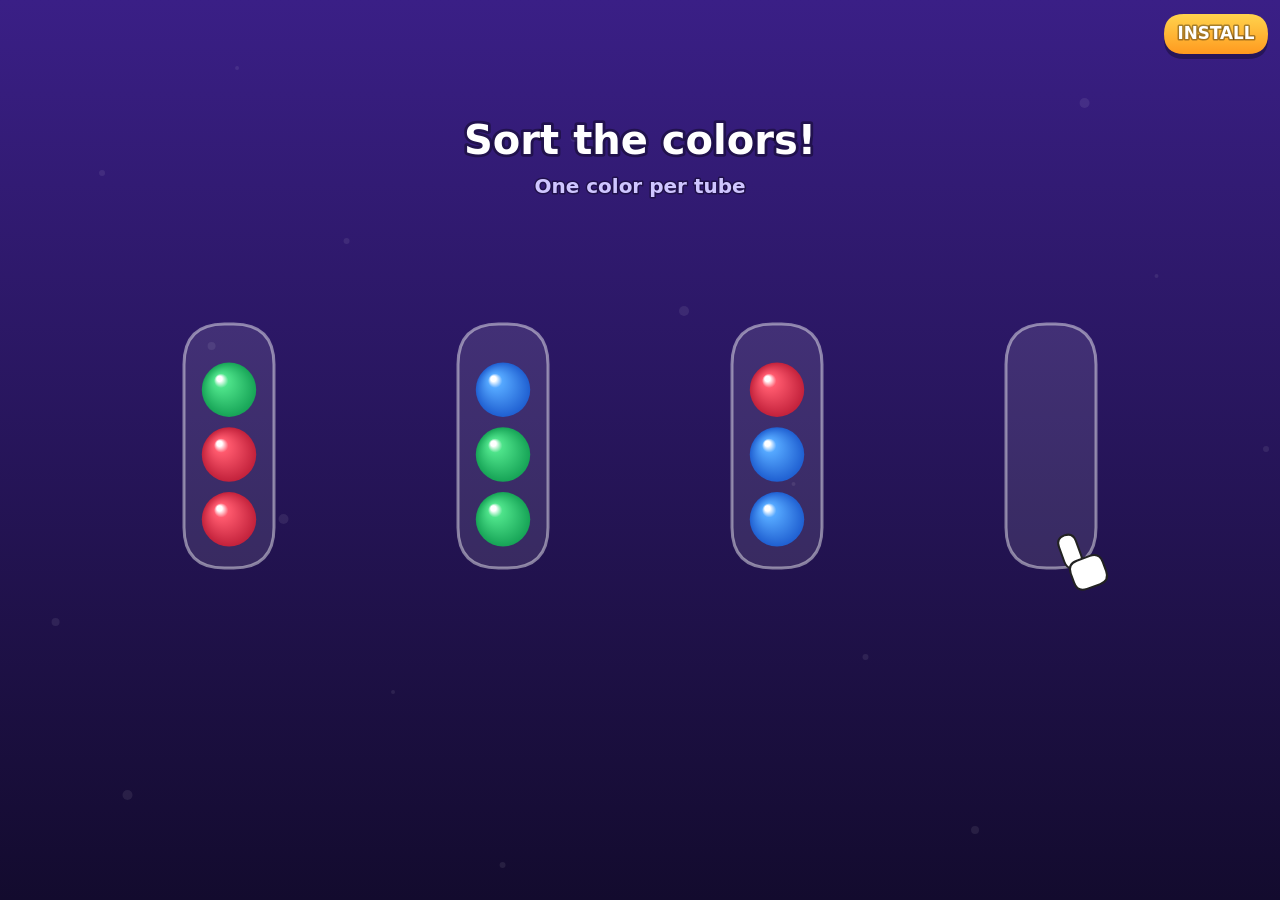
==== playable/color-sort/index.html @ eb07d4f2 "Add Color Sort playable ad demo (single HTML, MRAID-aware) Co-Authored-By: Claude Opus 5.5 <noreply@" ====
<!DOCTYPE html>
<html lang="en">
<head>
<meta charset="utf-8">
<meta name="viewport" content="width=device-width,initial-scale=1,maximum-scale=1,user-scalable=no">
<meta name="ad.size" content="width=320,height=480">
<title>Color Sort — playable ad demo</title>
<style>
  html,body{margin:0;height:100%;overflow:hidden;background:#1b1340;touch-action:none;-webkit-user-select:none;user-select:none}
  canvas{display:block;width:100%;height:100%}
</style>
</head>
<body>
<canvas id="c"></canvas>
<script>
(function () {
  'use strict';
  // Demo playable: single HTML file, no external requests, MRAID-aware.
  var STORE_URL = 'https://example.com/color-sort';
  var CAP = 3;
  var COLORS = { R: ['#ff5a6e', '#c2213b'], G: ['#4ee38a', '#16a356'], B: ['#55a8ff', '#1f5fd1'] };

  var canvas = document.getElementById('c');
  var ctx = canvas.getContext('2d');
  var W = 0, H = 0, DPR = 1;

  var tubes, selected, moving, moves, won, endCard, startTime, lastInput, particles, shake, hintOn, t0;

  function reset() {
    tubes = [['R', 'R', 'G'], ['G', 'G', 'B'], ['B', 'B', 'R'], []];
    selected = -1; moving = null; moves = 0; won = false; endCard = false;
    particles = []; shake = { i: -1, t: 0 }; hintOn = true;
    startTime = lastInput = performance.now();
  }

  function resize() {
    DPR = Math.min(window.devicePixelRatio || 1, 2);
    W = window.innerWidth; H = window.innerHeight;
    canvas.width = W * DPR; canvas.height = H * DPR;
    ctx.setTransform(DPR, 0, 0, DPR, 0, 0);
  }

  // ---- layout ----
  function layout() {
    var n = tubes.length;
    var portrait = H >= W;
    var tw = Math.min(W / (n + 1.2), portrait ? 78 : 90, H * 0.14);
    var ball = tw * 0.72;
    var th = ball * CAP + tw * 0.55;
    var gap = (W - n * tw) / (n + 1);
    var top = portrait ? H * 0.40 : H * 0.36;
    var res = [];
    for (var i = 0; i < n; i++) res.push({ x: gap + i * (tw + gap), y: top, w: tw, h: th, ball: ball });
    return res;
  }
  function slotPos(L, i, k) { // k = index from bottom
    var t = L[i];
    return { x: t.x + t.w / 2, y: t.y + t.h - t.w * 0.18 - t.ball / 2 - k * t.ball };
  }
  function liftPos(L, i) { var t = L[i]; return { x: t.x + t.w / 2, y: t.y - t.ball * 0.85 }; }

  // ---- drawing ----
  function roundRect(x, y, w, h, r) {
    ctx.beginPath();
    ctx.moveTo(x + r, y); ctx.lineTo(x + w - r, y); ctx.quadraticCurveTo(x + w, y, x + w, y + r);
    ctx.lineTo(x + w, y + h - r); ctx.quadraticCurveTo(x + w, y + h, x + w - r, y + h);
    ctx.lineTo(x + r, y + h); ctx.quadraticCurveTo(x, y + h, x, y + h - r);
    ctx.lineTo(x, y + r); ctx.quadraticCurveTo(x, y, x + r, y); ctx.closePath();
  }
  function drawBall(x, y, r, c) {
    var g = ctx.createRadialGradient(x - r * 0.35, y - r * 0.4, r * 0.1, x, y, r);
    g.addColorStop(0, '#fff'); g.addColorStop(0.18, COLORS[c][0]); g.addColorStop(1, COLORS[c][1]);
    ctx.fillStyle = g; ctx.beginPath(); ctx.arc(x, y, r, 0, Math.PI * 2); ctx.fill();
  }
  function bg(now) {
    var g = ctx.createLinearGradient(0, 0, 0, H);
    g.addColorStop(0, '#3a1f86'); g.addColorStop(1, '#130b2e');
    ctx.fillStyle = g; ctx.fillRect(0, 0, W, H);
    ctx.globalAlpha = 0.08; ctx.fillStyle = '#fff';
    for (var i = 0; i < 18; i++) {
      var x = (i * 97 + now * 0.01 * (i % 3 + 1)) % (W + 40) - 20, y = (i * 173) % H;
      ctx.beginPath(); ctx.arc(x, y, 2 + (i % 4), 0, Math.PI * 2); ctx.fill();
    }
    ctx.globalAlpha = 1;
  }
  function text(s, x, y, size, color, weight) {
    ctx.font = (weight || 800) + ' ' + size + 'px system-ui, -apple-system, Segoe UI, Roboto, sans-serif';
    ctx.textAlign = 'center'; ctx.textBaseline = 'middle';
    ctx.lineJoin = 'round'; ctx.lineWidth = Math.max(3, size * 0.14); ctx.strokeStyle = 'rgba(0,0,0,.35)'; ctx.strokeText(s, x, y);
    ctx.fillStyle = color; ctx.fillText(s, x, y);
  }
  function button(cx, cy, w, h, label, pulse) {
    var s = 1 + (pulse ? Math.sin(performance.now() / 180) * 0.05 : 0);
    ctx.save(); ctx.translate(cx, cy); ctx.scale(s, s);
    var g = ctx.createLinearGradient(0, -h / 2, 0, h / 2);
    g.addColorStop(0, '#ffd34d'); g.addColorStop(1, '#ff9a1f');
    ctx.fillStyle = 'rgba(0,0,0,.3)'; roundRect(-w / 2, -h / 2 + 5, w, h, h / 2); ctx.fill();
    ctx.fillStyle = g; roundRect(-w / 2, -h / 2, w, h, h / 2); ctx.fill();
    text(label, 0, 1, h * 0.42, '#fff');
    ctx.restore();
    return { x: cx - w / 2, y: cy - h / 2, w: w, h: h };
  }

  var ctaTop = null, ctaEnd = null;

  function draw(now) {
    bg(now);
    var L = layout();
    var title = Math.min(W * 0.09, 40);
    text('Sort the colors!', W / 2, H * 0.16, title, '#fff');
    text(won ? 'Perfect!' : 'One color per tube', W / 2, H * 0.16 + title * 1.1, title * 0.5, won ? '#ffd34d' : '#cfc6ff', 700);

    for (var i = 0; i < tubes.length; i++) {
      var t = L[i], dx = 0;
      if (shake.i === i) { var p = (now - shake.t) / 350; if (p < 1) dx = Math.sin(p * 30) * 6 * (1 - p); else shake.i = -1; }
      var full = tubes[i].length === CAP && tubes[i].every(function (c) { return c === tubes[i][0]; });
      ctx.fillStyle = full ? 'rgba(255,211,77,.18)' : 'rgba(255,255,255,.10)';
      roundRect(t.x + dx, t.y, t.w, t.h, t.w * 0.45); ctx.fill();
      ctx.lineWidth = 3; ctx.strokeStyle = full ? '#ffd34d' : (selected === i ? '#fff' : 'rgba(255,255,255,.45)');
      ctx.stroke();
      for (var k = 0; k < tubes[i].length; k++) {
        if (selected === i && k === tubes[i].length - 1) continue;
        if (moving && moving.from === i && k === tubes[i].length - 1) continue;
        var sp = slotPos(L, i, k); drawBall(sp.x + dx, sp.y, t.ball * 0.42, tubes[i][k]);
      }
      if (selected === i && tubes[i].length) {
        var lp = liftPos(L, i), bob = Math.sin(now / 150) * 3;
        drawBall(lp.x, lp.y + bob, t.ball * 0.42, tubes[i][tubes[i].length - 1]);
      }
    }

    if (moving) {
      var q = Math.min(1, (now - moving.t) / 260), e = q < 0.5 ? 2 * q * q : 1 - Math.pow(-2 * q + 2, 2) / 2;
      var a = liftPos(L, moving.from), b = slotPos(L, moving.to, tubes[moving.to].length);
      var mid = { x: (a.x + b.x) / 2, y: Math.min(a.y, b.y) - L[0].ball };
      var x = (1 - e) * (1 - e) * a.x + 2 * (1 - e) * e * mid.x + e * e * b.x;
      var y = (1 - e) * (1 - e) * a.y + 2 * (1 - e) * e * mid.y + e * e * b.y;
      drawBall(x, y, L[0].ball * 0.42, moving.color);
      if (q >= 1) finishMove();
    }

    // particles
    for (var j = particles.length - 1; j >= 0; j--) {
      var pt = particles[j]; pt.vy += 0.25; pt.x += pt.vx; pt.y += pt.vy; pt.life--;
      ctx.fillStyle = pt.c; ctx.fillRect(pt.x, pt.y, 6, 10);
      if (pt.life <= 0) particles.splice(j, 1);
    }

    // tutorial hand
    if (hintOn && !won && now - lastInput > 900) drawHand(L, now);

    // persistent CTA
    ctaTop = button(W - 64, 34, 104, 40, 'INSTALL', false);

    if (endCard) drawEndCard(now);
  }

  function drawHand(L, now) {
    var from = moves === 0 ? 0 : -1, to = 3;
    if (from < 0) return;
    var p = ((now - lastInput) % 1800) / 1800;
    var a = slotPos(L, from, 2), b = slotPos(L, to, 0);
    var tgt = p < 0.5 ? a : b, pressed = (p % 0.5) > 0.3;
    var x = tgt.x + 14, y = tgt.y + 18 + (pressed ? 6 : 0);
    ctx.save(); ctx.translate(x, y); ctx.rotate(-0.35);
    ctx.fillStyle = '#fff'; ctx.strokeStyle = '#222'; ctx.lineWidth = 2;
    roundRect(-9, -2, 18, 34, 9); ctx.fill(); ctx.stroke();
    roundRect(-7, 26, 34, 30, 10); ctx.fill(); ctx.stroke();
    ctx.restore();
    if (pressed) { ctx.strokeStyle = 'rgba(255,255,255,.7)'; ctx.lineWidth = 3; ctx.beginPath(); ctx.arc(tgt.x, tgt.y, 26, 0, Math.PI * 2); ctx.stroke(); }
  }

  function drawEndCard(now) {
    ctx.fillStyle = 'rgba(10,6,30,.82)'; ctx.fillRect(0, 0, W, H);
    var s = Math.min(W, H);
    // icon
    var land = W > H, iw = s * (land ? 0.24 : 0.28), ix = W / 2 - iw / 2, iy = H * (land ? 0.08 : 0.22);
    var g = ctx.createLinearGradient(ix, iy, ix + iw, iy + iw);
    g.addColorStop(0, '#7b4dff'); g.addColorStop(1, '#ff5a6e');
    ctx.fillStyle = g; roundRect(ix, iy, iw, iw, iw * 0.22); ctx.fill();
    drawBall(W / 2 - iw * 0.2, iy + iw * 0.62, iw * 0.13, 'R');
    drawBall(W / 2, iy + iw * 0.4, iw * 0.13, 'G');
    drawBall(W / 2 + iw * 0.2, iy + iw * 0.62, iw * 0.13, 'B');
    text('Color Sort', W / 2, iy + iw + s * 0.09, s * 0.1, '#fff');
    text('★★★★★  4.8', W / 2, iy + iw + s * 0.17, s * 0.05, '#ffd34d', 700);
    text('500+ levels · play offline', W / 2, iy + iw + s * 0.23, s * 0.04, '#cfc6ff', 600);
    ctaEnd = button(W / 2, H * (land ? 0.87 : 0.80), Math.min(W * 0.7, 300), Math.min(64, H * 0.09), 'PLAY NOW', true);
  }

  // ---- logic ----
  function tubeAt(L, x, y) {
    for (var i = 0; i < L.length; i++) {
      var t = L[i];
      if (x >= t.x - 10 && x <= t.x + t.w + 10 && y >= t.y - t.ball * 1.4 && y <= t.y + t.h + 10) return i;
    }
    return -1;
  }
  function canMove(a, b) {
    if (a === b || !tubes[a].length || tubes[b].length >= CAP) return false;
    return !tubes[b].length || tubes[b][tubes[b].length - 1] === tubes[a][tubes[a].length - 1];
  }
  function finishMove() {
    var c = tubes[moving.from].pop(); tubes[moving.to].push(c);
    moving = null; moves++;
    if (isSolved()) win();
  }
  function isSolved() {
    return tubes.every(function (t) { return !t.length || (t.length === CAP && t.every(function (c) { return c === t[0]; })); });
  }
  function win() {
    won = true; hintOn = false;
    var cols = ['#ffd34d', '#ff5a6e', '#4ee38a', '#55a8ff', '#fff'];
    for (var i = 0; i < 90; i++) particles.push({ x: W / 2, y: H * 0.45, vx: (Math.random() - 0.5) * 14, vy: -Math.random() * 12 - 3, c: cols[i % cols.length], life: 90 });
    setTimeout(function () { endCard = true; }, 1300);
  }
  function inRect(r, x, y) { return r && x >= r.x && x <= r.x + r.w && y >= r.y && y <= r.y + r.h; }

  function openStore() {
    if (window.mraid && typeof mraid.open === 'function') mraid.open(STORE_URL);
    else window.open(STORE_URL, '_blank');
  }

  function onTap(e) {
    e.preventDefault();
    var p = e.changedTouches ? e.changedTouches[0] : e;
    var x = p.clientX, y = p.clientY;
    lastInput = performance.now();
    if (inRect(ctaTop, x, y) || (endCard && inRect(ctaEnd, x, y))) { openStore(); return; }
    if (endCard) { openStore(); return; }
    if (moving || won) return;
    var L = layout(), i = tubeAt(L, x, y);
    if (i < 0) { selected = -1; return; }
    if (selected < 0) { if (tubes[i].length) selected = i; return; }
    if (canMove(selected, i)) { moving = { from: selected, to: i, color: tubes[selected][tubes[selected].length - 1], t: performance.now() }; hintOn = false; }
    else if (i !== selected) { shake = { i: i, t: performance.now() }; }
    selected = -1;
  }

  function loop(now) {
    // auto end card: idle 15s or 30s total, as ad networks expect a CTA
    if (!endCard && (now - lastInput > 15000 || now - startTime > 30000)) endCard = true;
    draw(now);
    requestAnimationFrame(loop);
  }

  function start() {
    resize(); reset();
    window.addEventListener('resize', resize);
    canvas.addEventListener('touchstart', onTap, { passive: false });
    canvas.addEventListener('mousedown', onTap);
    requestAnimationFrame(loop);
  }

  // MRAID: start only when the ad is ready and visible
  function mraidReady() {
    if (mraid.isViewable()) start();
    else mraid.addEventListener('viewableChange', function v(on) { if (on) { mraid.removeEventListener('viewableChange', v); start(); } });
  }
  if (window.mraid) {
    if (mraid.getState() === 'loading') mraid.addEventListener('ready', mraidReady); else mraidReady();
  } else {
    start();
  }
})();
</script>
</body>
</html>
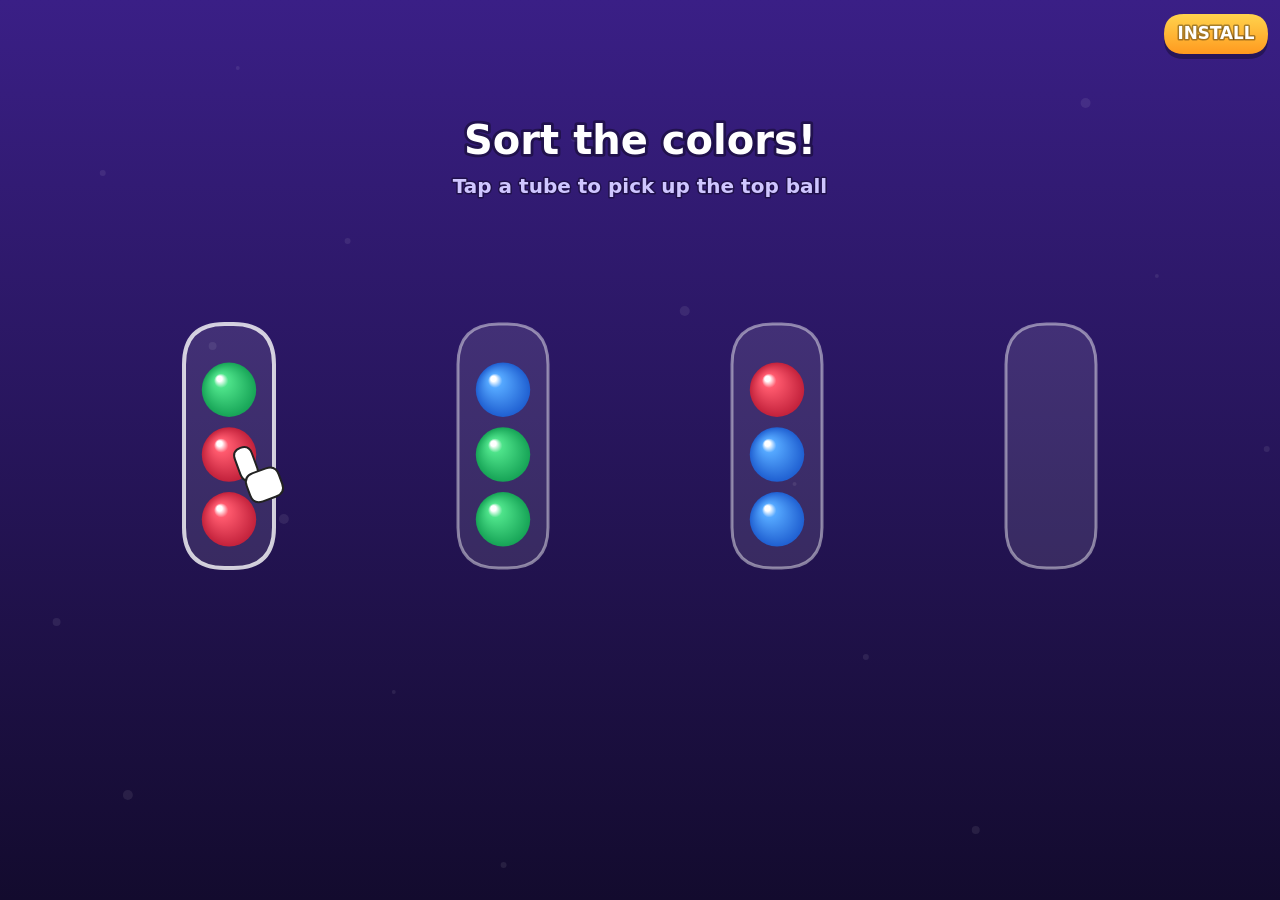
==== commit 68e0a0c5: "Playable demo: step-by-step hints, valid targets highlight, clearer instructions Co-Authored-By: Cla" ====
--- a/playable/color-sort/index.html
+++ b/playable/color-sort/index.html
@@ -24,12 +24,13 @@
   var ctx = canvas.getContext('2d');
   var W = 0, H = 0, DPR = 1;
 
-  var tubes, selected, moving, moves, won, endCard, startTime, lastInput, particles, shake, hintOn, t0;
+  var tubes, selected, moving, moves, won, endCard, startTime, lastInput, particles, shake, hintOn, toast;
+  var SOLUTION = [[0, 3], [2, 0], [1, 2], [3, 1]];
 
   function reset() {
     tubes = [['R', 'R', 'G'], ['G', 'G', 'B'], ['B', 'B', 'R'], []];
     selected = -1; moving = null; moves = 0; won = false; endCard = false;
-    particles = []; shake = { i: -1, t: 0 }; hintOn = true;
+    particles = []; shake = { i: -1, t: 0 }; hintOn = true; toast = { s: '', t: 0 };
     startTime = lastInput = performance.now();
   }
 
@@ -108,7 +109,8 @@
     var L = layout();
     var title = Math.min(W * 0.09, 40);
     text('Sort the colors!', W / 2, H * 0.16, title, '#fff');
-    text(won ? 'Perfect!' : 'One color per tube', W / 2, H * 0.16 + title * 1.1, title * 0.5, won ? '#ffd34d' : '#cfc6ff', 700);
+    var sub = won ? 'Perfect!' : (selected < 0 ? 'Tap a tube to pick up the top ball' : 'Now tap a tube to drop it');
+    text(sub, W / 2, H * 0.16 + title * 1.1, Math.min(title * 0.5, W * 0.045), won ? '#ffd34d' : '#cfc6ff', 700);
 
     for (var i = 0; i < tubes.length; i++) {
       var t = L[i], dx = 0;
@@ -116,7 +118,11 @@
       var full = tubes[i].length === CAP && tubes[i].every(function (c) { return c === tubes[i][0]; });
       ctx.fillStyle = full ? 'rgba(255,211,77,.18)' : 'rgba(255,255,255,.10)';
       roundRect(t.x + dx, t.y, t.w, t.h, t.w * 0.45); ctx.fill();
-      ctx.lineWidth = 3; ctx.strokeStyle = full ? '#ffd34d' : (selected === i ? '#fff' : 'rgba(255,255,255,.45)');
+      var hs = hint(), glow = (Math.sin(now / 200) + 1) / 2;
+      var valid = selected >= 0 && canMove(selected, i);
+      var isSrc = !won && selected < 0 && hs && hs[0] === i && now - lastInput > 1200;
+      ctx.lineWidth = valid || isSrc ? 4 : 3;
+      ctx.strokeStyle = full ? '#ffd34d' : selected === i ? '#fff' : valid ? 'rgba(78,227,138,' + (0.6 + glow * 0.4) + ')' : isSrc ? 'rgba(255,255,255,' + (0.5 + glow * 0.5) + ')' : (selected >= 0 ? 'rgba(255,255,255,.2)' : 'rgba(255,255,255,.45)');
       ctx.stroke();
       for (var k = 0; k < tubes[i].length; k++) {
         if (selected === i && k === tubes[i].length - 1) continue;
@@ -147,7 +153,8 @@
     }
 
     // tutorial hand
-    if (hintOn && !won && now - lastInput > 900) drawHand(L, now);
+    if (hintOn && !won && !moving && now - lastInput > 1200) drawHand(L, now);
+    if (toast.s && now - toast.t < 1300) text(toast.s, W / 2, L[0].y + L[0].h + 46, Math.min(26, W * 0.06), '#ffd34d', 800);
 
     // persistent CTA
     ctaTop = button(W - 64, 34, 104, 40, 'INSTALL', false);
@@ -155,19 +162,25 @@
     if (endCard) drawEndCard(now);
   }
 
+  function hint() {
+    if (moves < SOLUTION.length && canMove(SOLUTION[moves][0], SOLUTION[moves][1])) return SOLUTION[moves];
+    for (var a = 0; a < tubes.length; a++) for (var b = 0; b < tubes.length; b++) if (canMove(a, b)) return [a, b];
+    return null;
+  }
   function drawHand(L, now) {
-    var from = moves === 0 ? 0 : -1, to = 3;
-    if (from < 0) return;
-    var p = ((now - lastInput) % 1800) / 1800;
-    var a = slotPos(L, from, 2), b = slotPos(L, to, 0);
-    var tgt = p < 0.5 ? a : b, pressed = (p % 0.5) > 0.3;
-    var x = tgt.x + 14, y = tgt.y + 18 + (pressed ? 6 : 0);
+    var h = hint(); if (!h) return;
+    var tgtTube = selected < 0 ? h[0] : (canMove(selected, h[1]) && selected === h[0] ? h[1] : -1);
+    if (tgtTube < 0) { for (var i = 0; i < tubes.length; i++) if (canMove(selected, i)) { tgtTube = i; break; } }
+    if (tgtTube < 0) return;
+    var t = L[tgtTube], p = ((now - lastInput) % 1000) / 1000, pressed = p > 0.55 && p < 0.85;
+    var cx = t.x + t.w / 2, cy = t.y + t.h * 0.45;
+    var x = cx + 12, y = cy + 16 + (pressed ? 6 : 0);
+    if (pressed) { ctx.strokeStyle = 'rgba(255,255,255,.75)'; ctx.lineWidth = 3; ctx.beginPath(); ctx.arc(cx, cy, t.w * 0.6, 0, Math.PI * 2); ctx.stroke(); }
     ctx.save(); ctx.translate(x, y); ctx.rotate(-0.35);
     ctx.fillStyle = '#fff'; ctx.strokeStyle = '#222'; ctx.lineWidth = 2;
     roundRect(-9, -2, 18, 34, 9); ctx.fill(); ctx.stroke();
     roundRect(-7, 26, 34, 30, 10); ctx.fill(); ctx.stroke();
     ctx.restore();
-    if (pressed) { ctx.strokeStyle = 'rgba(255,255,255,.7)'; ctx.lineWidth = 3; ctx.beginPath(); ctx.arc(tgt.x, tgt.y, 26, 0, Math.PI * 2); ctx.stroke(); }
   }
 
   function drawEndCard(now) {
@@ -230,9 +243,10 @@
     if (moving || won) return;
     var L = layout(), i = tubeAt(L, x, y);
     if (i < 0) { selected = -1; return; }
-    if (selected < 0) { if (tubes[i].length) selected = i; return; }
-    if (canMove(selected, i)) { moving = { from: selected, to: i, color: tubes[selected][tubes[selected].length - 1], t: performance.now() }; hintOn = false; }
-    else if (i !== selected) { shake = { i: i, t: performance.now() }; }
+    if (selected < 0) { if (tubes[i].length) selected = i; else toast = { s: 'Pick a ball first', t: performance.now() }; return; }
+    if (i === selected) { selected = -1; return; }
+    if (canMove(selected, i)) { moving = { from: selected, to: i, color: tubes[selected][tubes[selected].length - 1], t: performance.now() }; }
+    else { shake = { i: i, t: performance.now() }; toast = { s: tubes[i].length >= CAP ? 'Tube is full' : 'Same color only!', t: performance.now() }; }
     selected = -1;
   }
 
